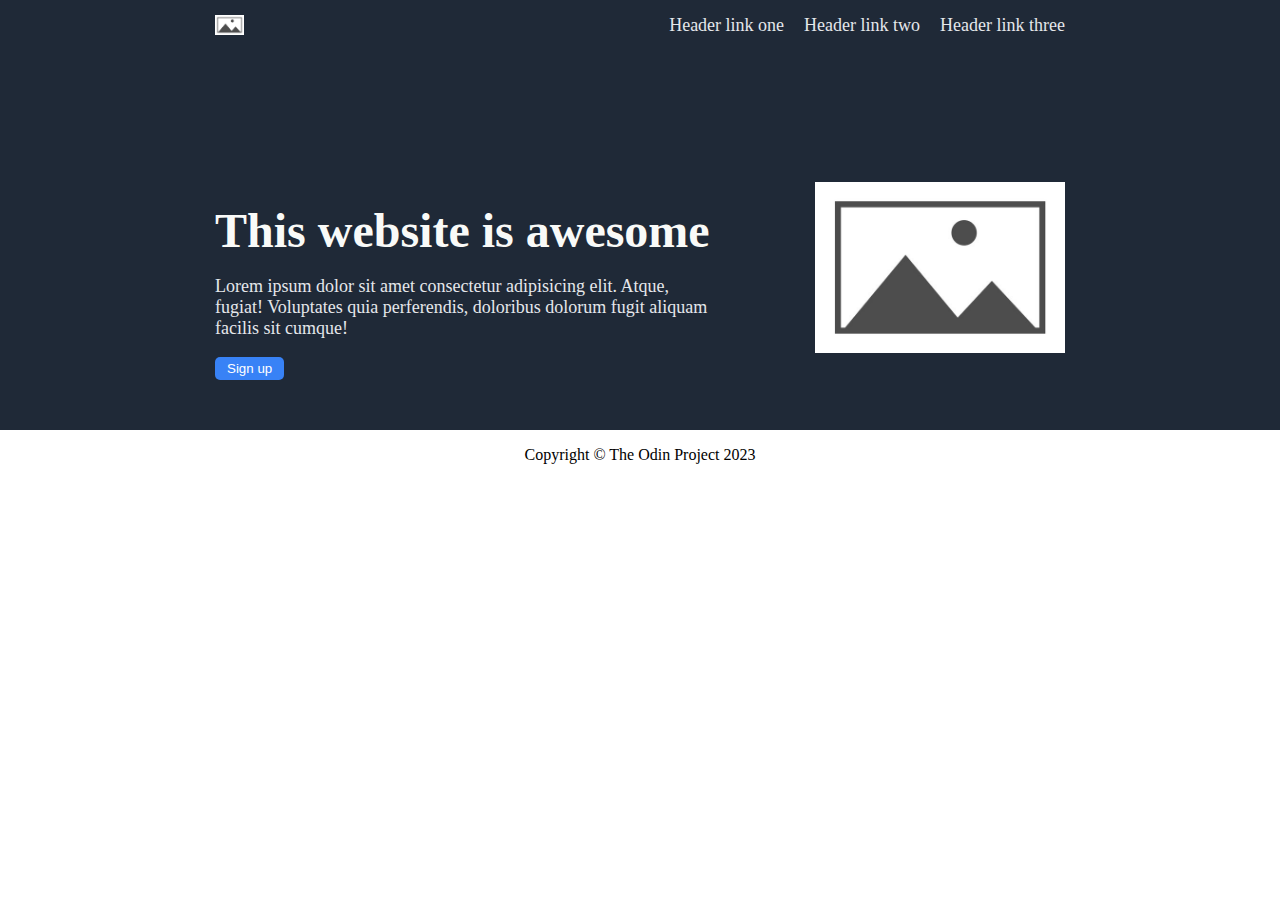
==== Landing-page.html @ 9647e227 "Work on the landing page" ====
<!DOCTYPE html>
<html lang="en">
<head>
  <meta charset="UTF-8">
  <title>TOP-Landing Page</title>
  <link rel="stylesheet" href="styles.css">
</head>
<body>
  <div id="wrapper-content">
    <div class="top">
      <div class="content">
        <!-- Content for the navigation bar -->
        <div class="navbar">      
          <a href="#top"><img src="./pictures/image_placeholder.jpg" alt=""></a>
          <div class="navbar-links">
            <a href="#" class="link-navbar">Header link one</a>
            <a href="#" class="link-navbar">Header link two</a>
            <a href="#" class="link-navbar">Header link three</a>
          </div>
        </div>
        <!-- Content for the header -->
        <div class="area-1">
          <div class="text">
            <p class="title">This website is awesome</p>
            <p class="information">Lorem ipsum dolor sit amet consectetur adipisicing elit. Atque, fugiat! Voluptates quia perferendis, doloribus dolorum fugit aliquam facilis sit cumque!</p>
            <button>Sign up</button>
          </div>
          <div class="image">
            <img src="./pictures/image_placeholder.jpg" alt="">
          </div>
        </div>
      </div>
    </div>


    <div id="main-content">

    </div>

    <div class="footer">
      <footer>
        <p>Copyright © The Odin Project 2023</p>
      </footer>
    </div>
  </div>

</body>
</html>
---- styles.css ----
body{
  padding: 0;
  margin: 0;
}

/* Change style of the wrapper for the content */
#wrapper-content {
  /* Change the display type to flex for a flexible layout */
  display: flex;

  /* Change the direction to column for a vertical layout */
  flex-direction: column;
}

/* Change style for the header and area 1 */
.top {
  display: flex;
  flex-direction: column;
  /* Change background color */
  background-color: #1F2937;

  /* Add padding so the content doesn't hit the ceiling of the page */
  padding-top: 15px;


}

.top .content {
  /* Change display to flex */
  display: flex;
  
  /* Change direction to column for a vertical layout */
  flex-direction: column; 
  
  /* Place to container in the center of the page */
  margin-left: auto;
  margin-right: auto;
}

.navbar {
  /* Change display to flex */
  display: flex;
  justify-self: center;
  height: 20px;
  /* Make space between navbar and area 1 */
  margin-bottom: 80px;
}

/* Style the image of the navigation bar */
.navbar img { 
  /* Change the size of the picture */
  height: 20px;
}

/* Change style of the links */
.link-navbar{
  /* flex: 1; */
  /* Remove line under links */
  text-decoration: none;

  /* Change the color and the font-size of the links */
  color: #E5E7EB;
  font-size: 18px;
}

.navbar-links {
  /* Add flex to the section of the navbar links */
  display: flex;

  /* Push the links to the right side of the navbar */
  margin-left: auto; 

  /* Leave a gap between all the links */
  gap: 20px;
}

/* Style for area 1 */

.area-1 {
  /* Change the display type to flex */
  display: flex;

  margin-top: 40px;
  margin-bottom: 50px;
}

.area-1 .text {
  display: flex;
  width: 500px;
  flex-wrap: wrap;
  flex: 1;
}

p.title{
  font-weight: bolder;
  color: #F9FAF8;
  font-size: 48px;
  margin-bottom: 0px;
}

p.information{
  font-size: 18px;
  color: #E5E7EB;
  width: 494px;
}

.area-1 .image{
  display: flex;
  align-self: center;
  margin-left: 100px;
}


.area-1 img{
  /* Resize the image */
  width: 250px;
}

.area-1 button {
  /* Change color of the button */
  background-color: #3882F6;

  /* Change font color */
  color: white;

  /* Add padding */
  padding: 2px 10px;

  /* Round cornes */
  border-radius: 5px;

  /* Make border transparant */
  border-color: transparent;
}


/* Style for the footer */

.footer{
  display: flex;
  justify-content: center;
  /* margin-top: 100px; */
  /* background-color: #1F2937; */
}

.footer p{
  /* color: white; */
}
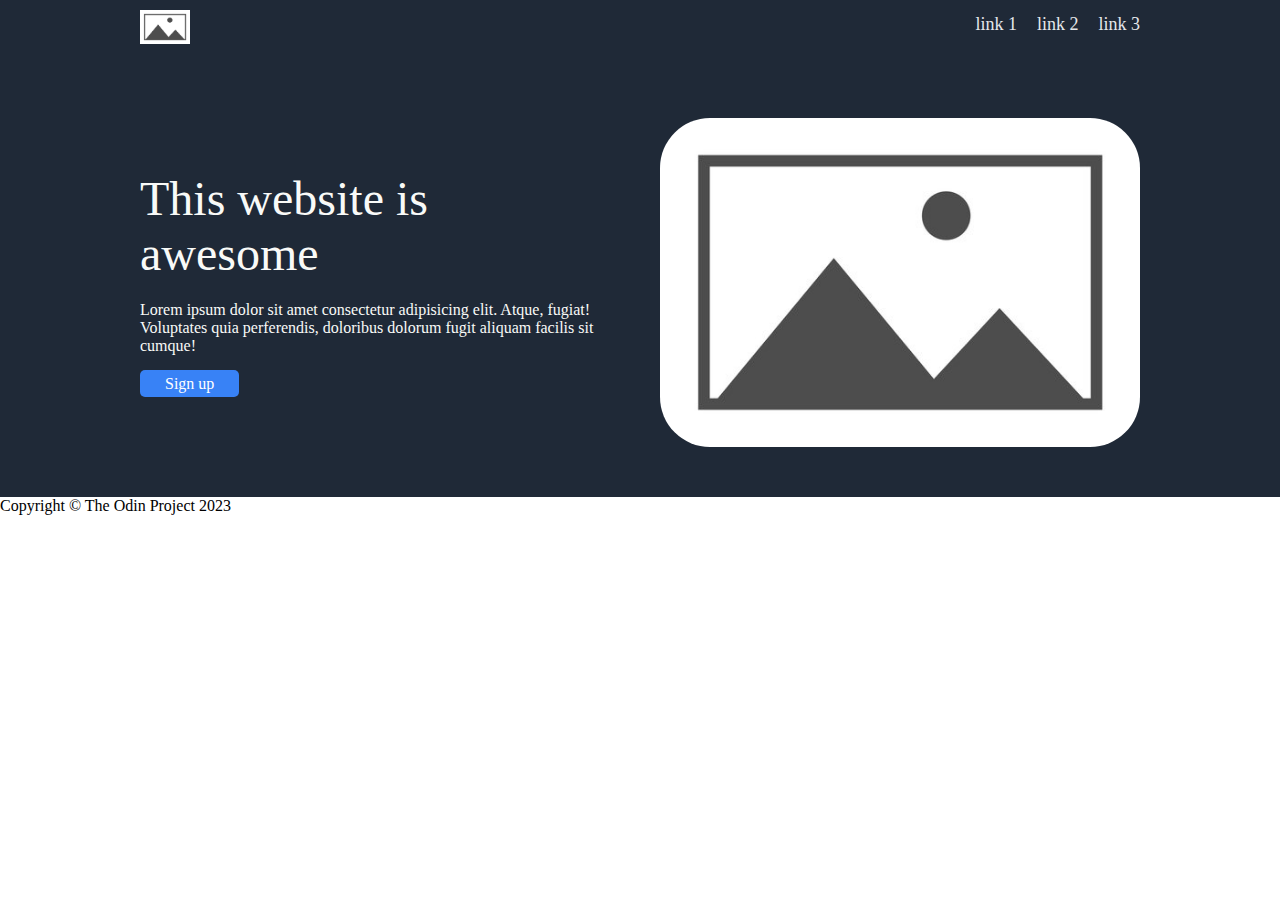
==== commit 1654c01e: "Make header" ====
--- a/Landing-page.html
+++ b/Landing-page.html
@@ -2,36 +2,36 @@
 <html lang="en">
 <head>
   <meta charset="UTF-8">
+  <meta name="viewport" content="width=device-width, initial-scale=1.0">
   <title>TOP-Landing Page</title>
   <link rel="stylesheet" href="styles.css">
 </head>
 <body>
   <div id="wrapper-content">
     <div class="top">
-      <div class="content">
-        <!-- Content for the navigation bar -->
-        <div class="navbar">      
-          <a href="#top"><img src="./pictures/image_placeholder.jpg" alt=""></a>
-          <div class="navbar-links">
-            <a href="#" class="link-navbar">Header link one</a>
-            <a href="#" class="link-navbar">Header link two</a>
-            <a href="#" class="link-navbar">Header link three</a>
-          </div>
+      <!-- Content for the navigation bar -->
+      <div class="navbar">
+          <a href="#top" class="logo"><img src="./pictures/image_placeholder.jpg" alt=""></a>
+        <div class="navbar-links">
+          <ul>
+            <li><a href="#top" >link 1</a></li>
+            <li><a href="#top" >link 2</a></li>
+            <li><a href="#top" >link 3</a></li>
+          </ul>
         </div>
-        <!-- Content for the header -->
-        <div class="area-1">
-          <div class="text">
-            <p class="title">This website is awesome</p>
-            <p class="information">Lorem ipsum dolor sit amet consectetur adipisicing elit. Atque, fugiat! Voluptates quia perferendis, doloribus dolorum fugit aliquam facilis sit cumque!</p>
-            <button>Sign up</button>
-          </div>
-          <div class="image">
-            <img src="./pictures/image_placeholder.jpg" alt="">
-          </div>
+      </div>
+      <!-- Content for the header -->
+      <div class="area-1">
+        <div class="text">
+          <p class="title">This website is awesome</p>
+          <p class="information">Lorem ipsum dolor sit amet consectetur adipisicing elit. Atque, fugiat! Voluptates quia perferendis, doloribus dolorum fugit aliquam facilis sit cumque!</p>
+          <a href="" class="sign-up">Sign up</a>
+        </div>
+        <div class="image">
+          <img src="./pictures/image_placeholder.jpg" alt="">
         </div>
       </div>
     </div>
-
 
     <div id="main-content">
 
--- a/styles.css
+++ b/styles.css
@@ -1,148 +1,98 @@
-body{
+/* Style for everything */
+* {
+  margin: 0;
   padding: 0;
-  margin: 0;
 }
 
-/* Change style of the wrapper for the content */
-#wrapper-content {
-  /* Change the display type to flex for a flexible layout */
+body {
+  height: 100vh;
   display: flex;
-
-  /* Change the direction to column for a vertical layout */
   flex-direction: column;
 }
 
-/* Change style for the header and area 1 */
+/* Style for the first section (nav & area 1) of the webpage */
 .top {
+  background-color: #1F2937;
   display: flex;
   flex-direction: column;
-  /* Change background color */
-  background-color: #1F2937;
-
-  /* Add padding so the content doesn't hit the ceiling of the page */
-  padding-top: 15px;
-
+  align-items: center;
+  gap: 70px;
 
 }
 
-.top .content {
-  /* Change display to flex */
+
+/* Style for the navigation bar */
+.navbar {
   display: flex;
-  
-  /* Change direction to column for a vertical layout */
-  flex-direction: column; 
-  
-  /* Place to container in the center of the page */
-  margin-left: auto;
+  flex-direction: row;
+  justify-content: space-between;
+  align-items: center;
+  width: 1000px;
+
+}
+
+.navbar img {
+  width: 50px;
+}
+
+.navbar .logo{
+  width: 50px;
+  padding-top: 10px;
+}
+
+.navbar-links ul{
+  list-style: none;
+  display: flex;
+  gap: 20px;
+}
+
+.navbar-links ul:first-child{
   margin-right: auto;
 }
 
-.navbar {
-  /* Change display to flex */
-  display: flex;
-  justify-self: center;
-  height: 20px;
-  /* Make space between navbar and area 1 */
-  margin-bottom: 80px;
-}
-
-/* Style the image of the navigation bar */
-.navbar img { 
-  /* Change the size of the picture */
-  height: 20px;
-}
-
-/* Change style of the links */
-.link-navbar{
-  /* flex: 1; */
-  /* Remove line under links */
+.navbar-links a{
+  color: #E5E7EB;
   text-decoration: none;
-
-  /* Change the color and the font-size of the links */
-  color: #E5E7EB;
   font-size: 18px;
 }
 
-.navbar-links {
-  /* Add flex to the section of the navbar links */
-  display: flex;
-
-  /* Push the links to the right side of the navbar */
-  margin-left: auto; 
-
-  /* Leave a gap between all the links */
-  gap: 20px;
-}
-
-/* Style for area 1 */
+/* Style for area 1  */
 
 .area-1 {
-  /* Change the display type to flex */
   display: flex;
-
-  margin-top: 40px;
+  gap: 50px;
+  align-items: center;
+  color: #F9FAF8;
+  max-width: 1000px;
   margin-bottom: 50px;
 }
 
-.area-1 .text {
+.area-1 img {
   display: flex;
-  width: 500px;
-  flex-wrap: wrap;
+  width: 480px;
+  border: transparent;
+  border-radius: 50px;
   flex: 1;
 }
 
-p.title{
-  font-weight: bolder;
-  color: #F9FAF8;
+.area-1 .title {
   font-size: 48px;
-  margin-bottom: 0px;
+  /* margin-bottom: 20px; */
 }
 
-p.information{
-  font-size: 18px;
-  color: #E5E7EB;
-  width: 494px;
+.area-1 p {
+  padding-bottom: 20px;
+} 
+
+.area-1 .text{
+  flex-wrap: wrap;
 }
 
-.area-1 .image{
-  display: flex;
-  align-self: center;
-  margin-left: 100px;
-}
-
-
-.area-1 img{
-  /* Resize the image */
-  width: 250px;
-}
-
-.area-1 button {
-  /* Change color of the button */
+.area-1 .sign-up {
+  color: white;
   background-color: #3882F6;
-
-  /* Change font color */
-  color: white;
-
-  /* Add padding */
-  padding: 2px 10px;
-
-  /* Round cornes */
+  padding: 5px 25px;
+  border: transparent;
   border-radius: 5px;
-
-  /* Make border transparant */
-  border-color: transparent;
-}
-
-
-/* Style for the footer */
-
-.footer{
-  display: flex;
-  justify-content: center;
-  /* margin-top: 100px; */
-  /* background-color: #1F2937; */
-}
-
-.footer p{
-  /* color: white; */
+  text-decoration: none;
 }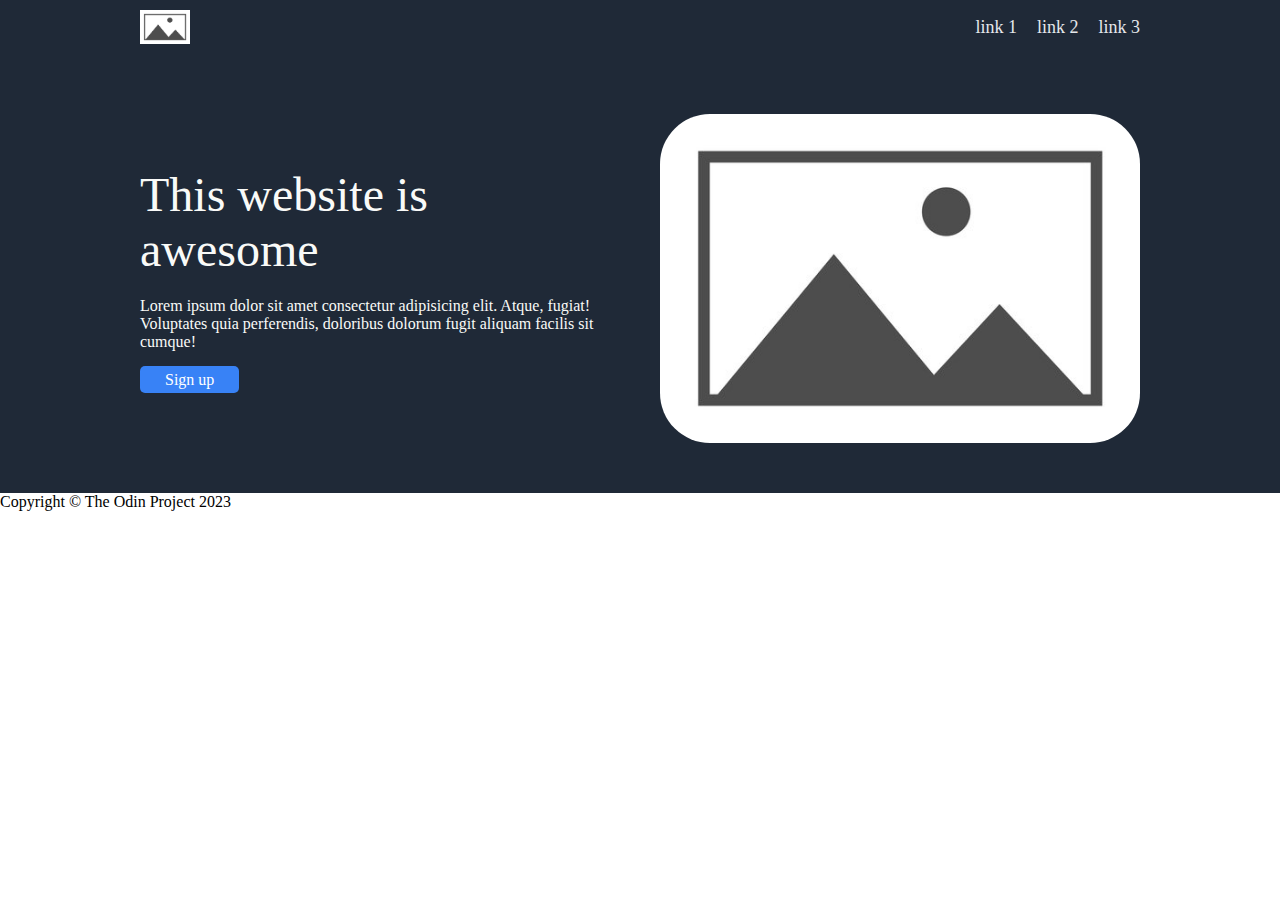
==== commit c27c8f40: "Make navigation bar function better" ====
--- a/Landing-page.html
+++ b/Landing-page.html
@@ -11,7 +11,7 @@
     <div class="top">
       <!-- Content for the navigation bar -->
       <div class="navbar">
-          <a href="#top" class="logo"><img src="./pictures/image_placeholder.jpg" alt=""></a>
+          <a href="#top"><img src="./pictures/image_placeholder.jpg" alt="" class="logo"></a>
         <div class="navbar-links">
           <ul>
             <li><a href="#top" >link 1</a></li>
--- a/styles.css
+++ b/styles.css
@@ -5,9 +5,16 @@
 }
 
 body {
-  height: 100vh;
   display: flex;
   flex-direction: column;
+  align-content: center;
+} 
+
+#wrapper-content{
+  display: flex;
+  flex-direction: column;
+  align-content: center;
+  
 }
 
 /* Style for the first section (nav & area 1) of the webpage */
@@ -17,27 +24,31 @@
   flex-direction: column;
   align-items: center;
   gap: 70px;
-
+  flex-wrap: wrap;
 }
 
 
 /* Style for the navigation bar */
 .navbar {
+  width: 1000px;
   display: flex;
   flex-direction: row;
   justify-content: space-between;
   align-items: center;
-  width: 1000px;
-
+  padding-top: 10px;
 }
 
 .navbar img {
-  width: 50px;
+  display: flex;
+  max-width: 100%;
+  height: auto;
 }
 
 .navbar .logo{
-  width: 50px;
-  padding-top: 10px;
+  flex-grow: 1;
+  display: flex;
+  margin-right: auto;
+  max-width: 50px;
 }
 
 .navbar-links ul{
@@ -46,9 +57,6 @@
   gap: 20px;
 }
 
-.navbar-links ul:first-child{
-  margin-right: auto;
-}
 
 .navbar-links a{
   color: #E5E7EB;
@@ -57,7 +65,6 @@
 }
 
 /* Style for area 1  */
-
 .area-1 {
   display: flex;
   gap: 50px;
@@ -77,7 +84,6 @@
 
 .area-1 .title {
   font-size: 48px;
-  /* margin-bottom: 20px; */
 }
 
 .area-1 p {
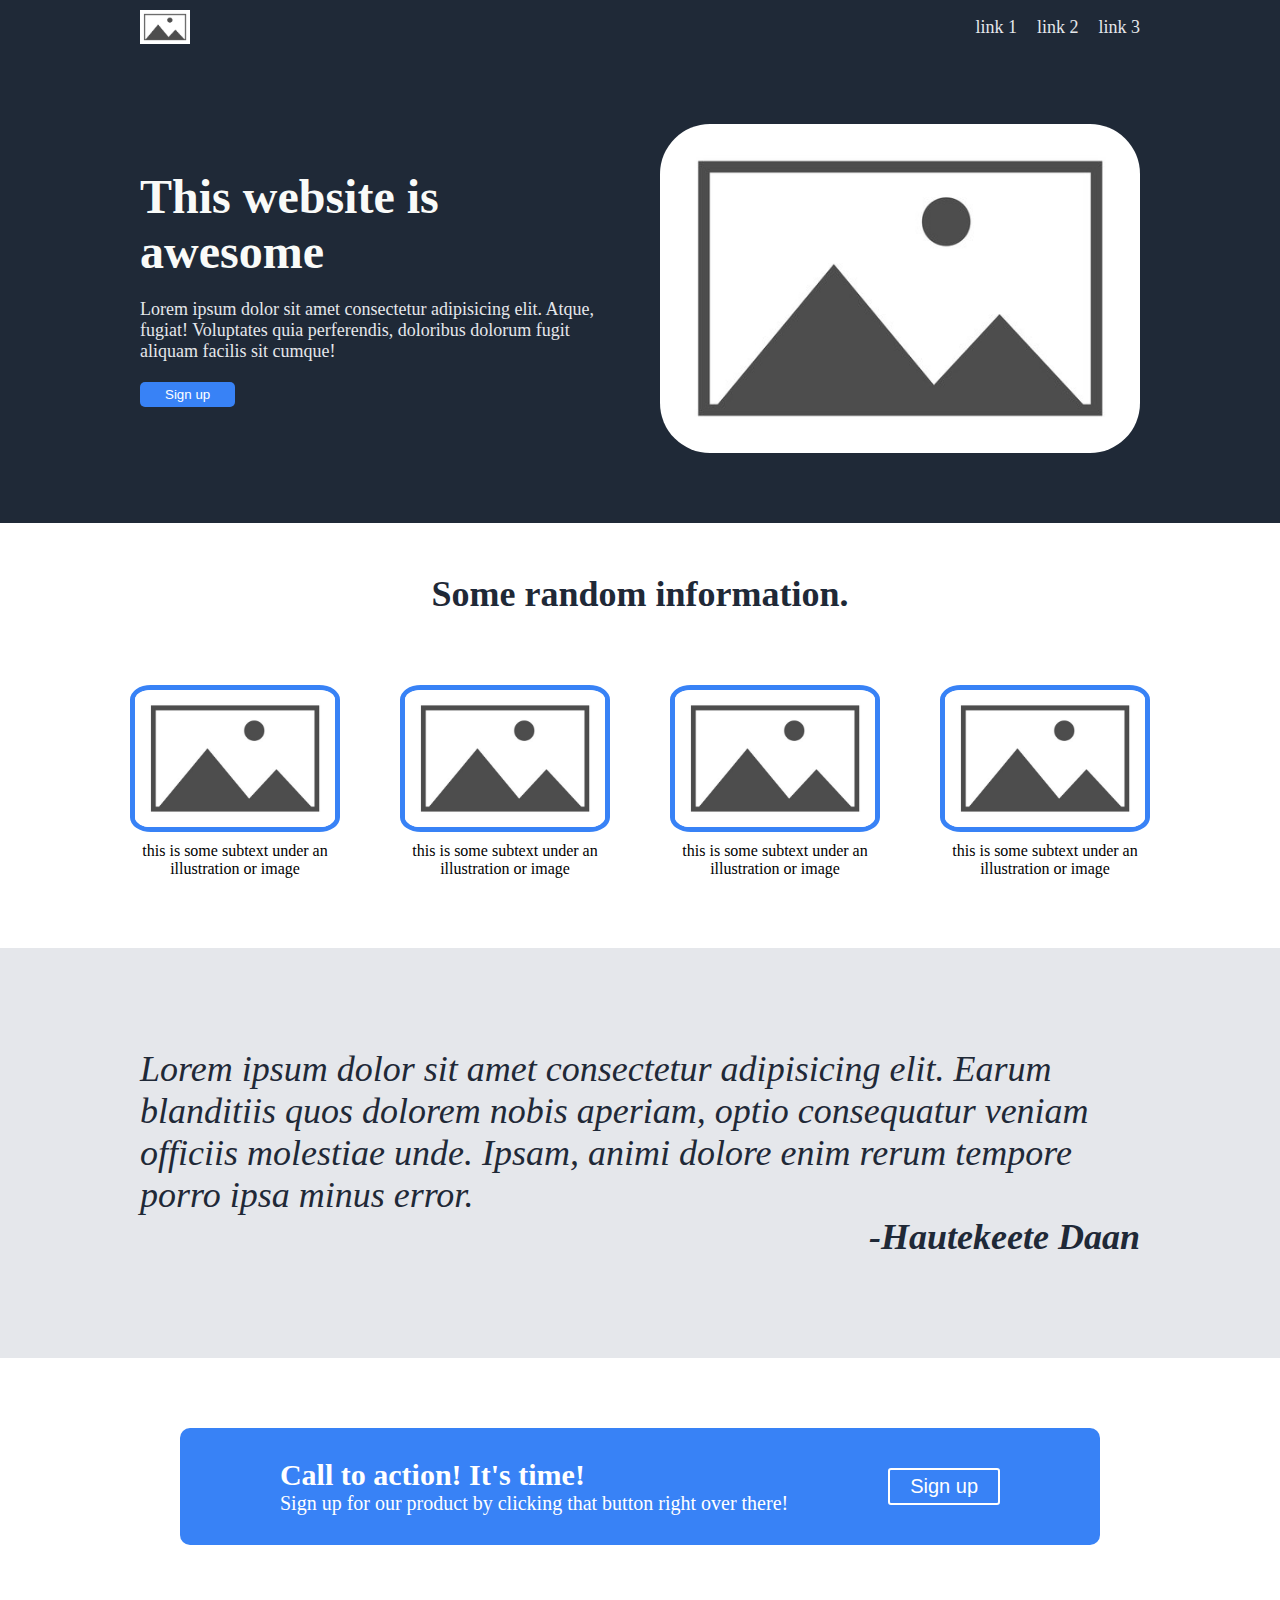
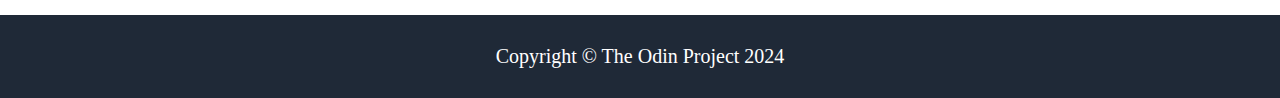
==== commit 5d323ba5: "Finish design" ====
--- a/Landing-page.html
+++ b/Landing-page.html
@@ -25,7 +25,7 @@
         <div class="text">
           <p class="title">This website is awesome</p>
           <p class="information">Lorem ipsum dolor sit amet consectetur adipisicing elit. Atque, fugiat! Voluptates quia perferendis, doloribus dolorum fugit aliquam facilis sit cumque!</p>
-          <a href="" class="sign-up">Sign up</a>
+          <button class="sign-up">Sign up</button>
         </div>
         <div class="image">
           <img src="./pictures/image_placeholder.jpg" alt="">
@@ -34,15 +34,58 @@
     </div>
 
     <div id="main-content">
+      <h2 class="cards_title">Some random information.</h2>
+      <div class="cards">
+        <div class="card">
+          <!-- add image -->
+          <img src="./pictures/image_placeholder.jpg" alt="">
+          <p>this is some subtext under an illustration or image</p>
+        </div>
 
+        <div class="card">
+          <!-- add image -->
+          <img src="./pictures/image_placeholder.jpg" alt="">
+          <p>this is some subtext under an illustration or image</p>
+        </div>
+
+        <div class="card">
+          <!-- add image -->
+          <img src="./pictures/image_placeholder.jpg" alt="">
+          <p>this is some subtext under an illustration or image</p>
+        </div>
+
+        <div class="card">
+          <!-- add image -->
+          <img src="./pictures/image_placeholder.jpg" alt="">
+          <p>this is some subtext under an illustration or image</p>
+        </div>
+      </div>
+
+      <div class="quote">
+        <div class="quote_text">
+          <p>Lorem ipsum dolor sit amet consectetur adipisicing elit. Earum blanditiis quos dolorem nobis aperiam, optio consequatur veniam officiis molestiae unde. Ipsam, animi dolore enim rerum tempore porro ipsa minus error.</p>
+
+          <p class="author">-Hautekeete Daan</p>
+        </div>
+      </div>
+
+      <div class="cta">
+        <div class="cta_container">
+          <div class="cta_text">
+            <h2>Call to action! It's time!</h2>
+            <p>Sign up for our product by clicking that button right over there!</p>
+          </div>
+
+          <button>Sign up</button>
+        </div>
+      </div>
     </div>
 
     <div class="footer">
       <footer>
-        <p>Copyright © The Odin Project 2023</p>
+        <p>Copyright © The Odin Project 2024</p>
       </footer>
     </div>
   </div>
-
 </body>
 </html>--- a/styles.css
+++ b/styles.css
@@ -8,34 +8,33 @@
   display: flex;
   flex-direction: column;
   align-content: center;
-} 
-
-#wrapper-content{
+}
+
+#wrapper-content {
   display: flex;
   flex-direction: column;
   align-content: center;
-  
-}
-
-/* Style for the first section (nav & area 1) of the webpage */
+}
+
+/* first section (nav & area 1) */
 .top {
-  background-color: #1F2937;
+  background-color: #1f2937;
   display: flex;
   flex-direction: column;
   align-items: center;
   gap: 70px;
   flex-wrap: wrap;
-}
-
-
-/* Style for the navigation bar */
+  margin-bottom: 20px;
+}
+
+/* navigation bar */
 .navbar {
   width: 1000px;
   display: flex;
   flex-direction: row;
   justify-content: space-between;
   align-items: center;
-  padding-top: 10px;
+  padding: 10px;
 }
 
 .navbar img {
@@ -44,34 +43,32 @@
   height: auto;
 }
 
-.navbar .logo{
+.navbar .logo {
   flex-grow: 1;
   display: flex;
   margin-right: auto;
   max-width: 50px;
 }
 
-.navbar-links ul{
+.navbar-links ul {
   list-style: none;
   display: flex;
   gap: 20px;
 }
 
-
-.navbar-links a{
-  color: #E5E7EB;
+.navbar-links a {
+  color: #e5e7eb;
   text-decoration: none;
   font-size: 18px;
 }
 
-/* Style for area 1  */
+/* area 1  */
 .area-1 {
   display: flex;
   gap: 50px;
   align-items: center;
-  color: #F9FAF8;
   max-width: 1000px;
-  margin-bottom: 50px;
+  margin-bottom: 70px;
 }
 
 .area-1 img {
@@ -84,21 +81,139 @@
 
 .area-1 .title {
   font-size: 48px;
+  color: #f9faf8;
+  font-weight: 900;
 }
 
 .area-1 p {
   padding-bottom: 20px;
-} 
-
-.area-1 .text{
+  color: #e5e7eb;
+  font-size: 18px;
+}
+
+.area-1 .text {
   flex-wrap: wrap;
 }
 
 .area-1 .sign-up {
   color: white;
-  background-color: #3882F6;
+  background-color: #3882f6;
   padding: 5px 25px;
   border: transparent;
   border-radius: 5px;
   text-decoration: none;
+}
+
+/* area 2 */
+.cards_title {
+  margin-top: 30px;
+  margin-bottom: 30px;
+  font-size: 36px;
+  color: #1f2937;
+  font-weight: 900;
+  text-align: center;
+}
+
+.cards {
+  display: flex;
+  flex-direction: row;
+  align-items: center;
+  justify-content: center;
+  text-align: center;
+  flex-wrap: wrap;
+  gap: 20px;
+  margin: 70px;
+}
+
+.card {
+  display: flex;
+  flex-direction: column;
+  align-items: center;
+  justify-content: center;
+  gap: 10px;
+  max-width: 250px;
+  flex: 1;
+}
+
+.card img {
+  width: 200px;
+  height: auto;
+  border: 5px solid #3882f6;
+  border-radius: 10%;
+}
+
+/* area 3 / quote */
+
+.quote {
+  background-color: #e5e7eb;
+  display: flex;
+  flex-direction: column;
+  gap: 10px;
+  align-items: center;
+  justify-content: center;
+}
+
+.quote_text {
+  max-width: 1000px;
+  display: flex;
+  flex-direction: column;
+  font-size: 36px;
+  font-style: italic;
+  color: #1f2937;
+  flex-wrap: wrap;
+  margin: 100px;
+}
+
+.quote .author {
+  align-self: flex-end;
+  font-weight: bold;
+}
+
+/* area 4 / call to action */
+.cta {
+  display: flex;
+  align-items: center;
+  justify-content: center;
+  margin: 70px;
+}
+
+.cta_container {
+  display: flex;
+  flex-direction: row;
+  gap: 100px;
+  width: fit-content;
+  background-color: #3882f6;
+  padding: 30px 100px;
+  border-radius: 10px;
+}
+
+.cta_text{
+  display: flex;
+  flex-direction: column;
+  color: white;
+  font-size: 20px;
+}
+
+.cta_container button {
+  align-self: center;
+  padding: 5px 20px;
+  height: fit-content;
+  background-color: #3882f6;
+  color: white;
+  border: 2px solid white;
+  border-radius: 3px;
+  font-size: 20px;
+}
+
+
+/* footer */
+
+.footer {
+  background-color: #1f2937;
+  color: white;
+  font-size: 20px;
+  display: flex;
+  align-items: center;
+  justify-content: center;
+  padding: 30px;
 }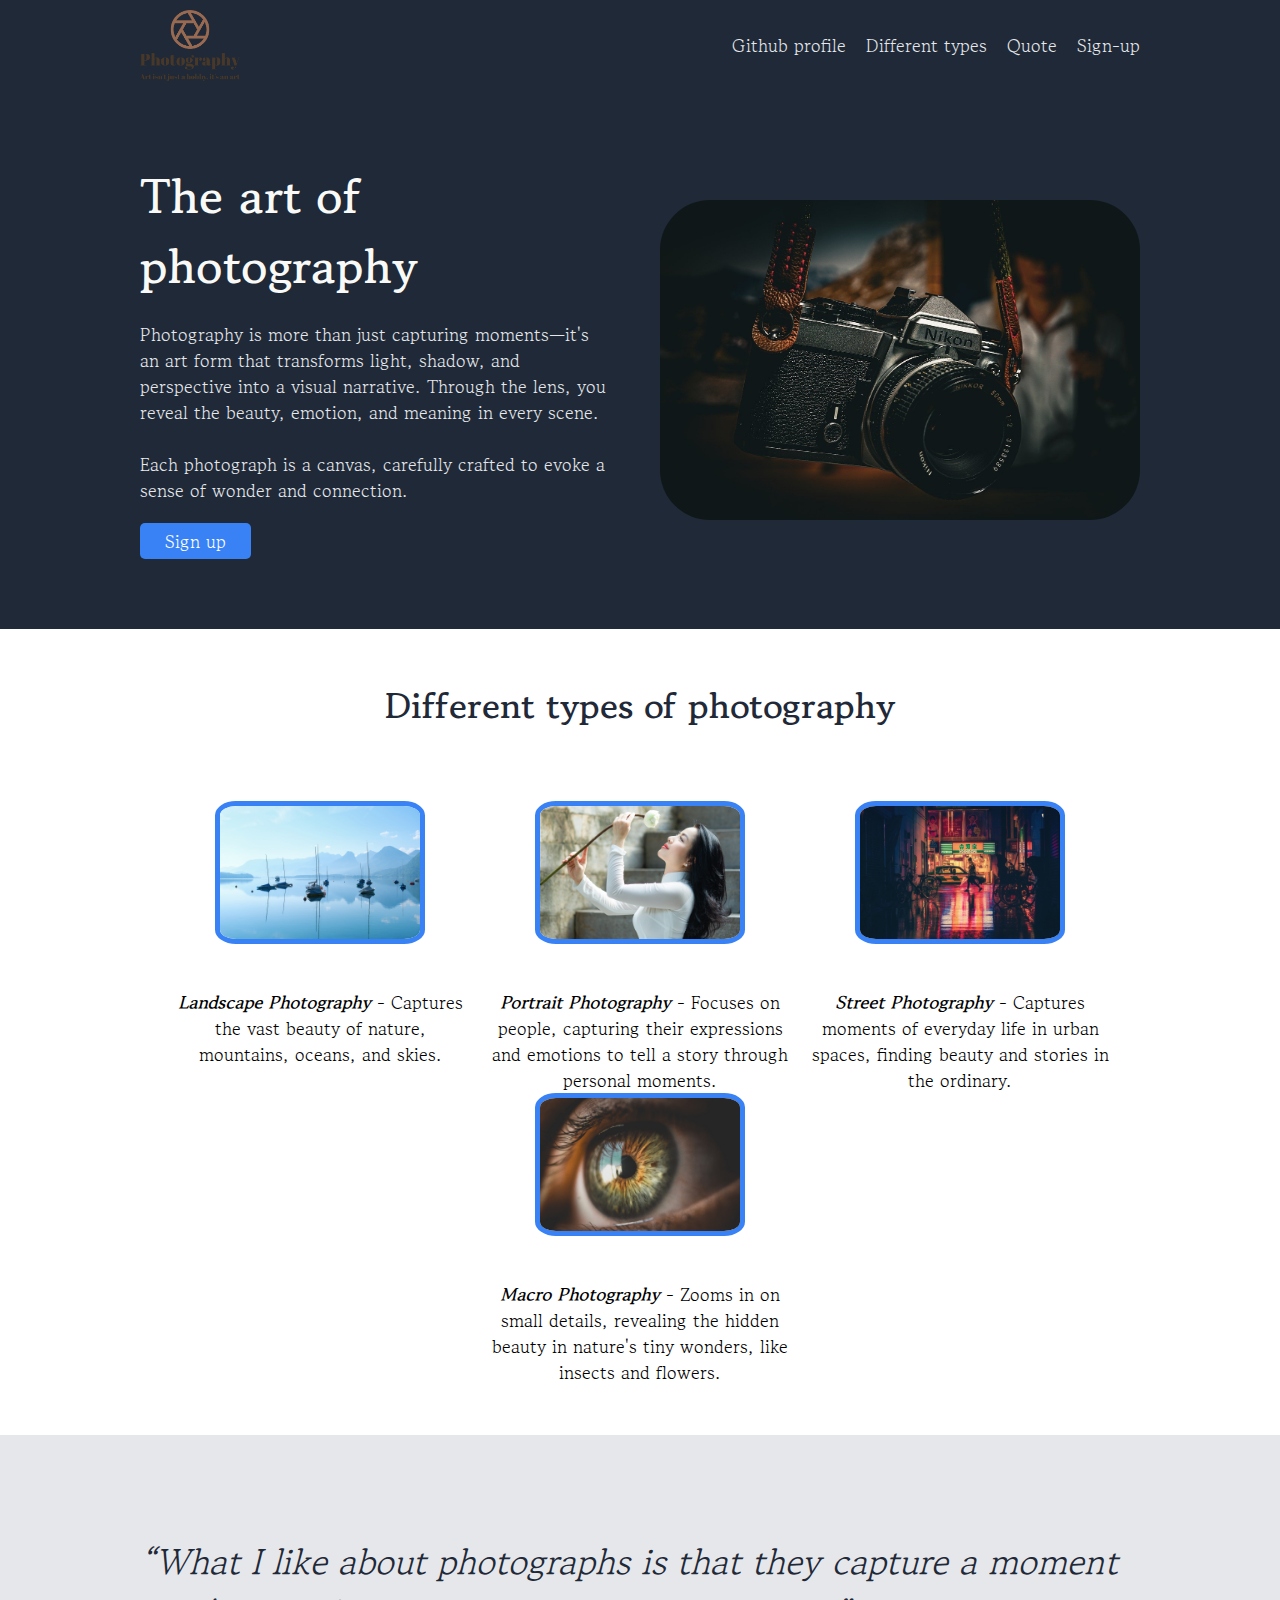
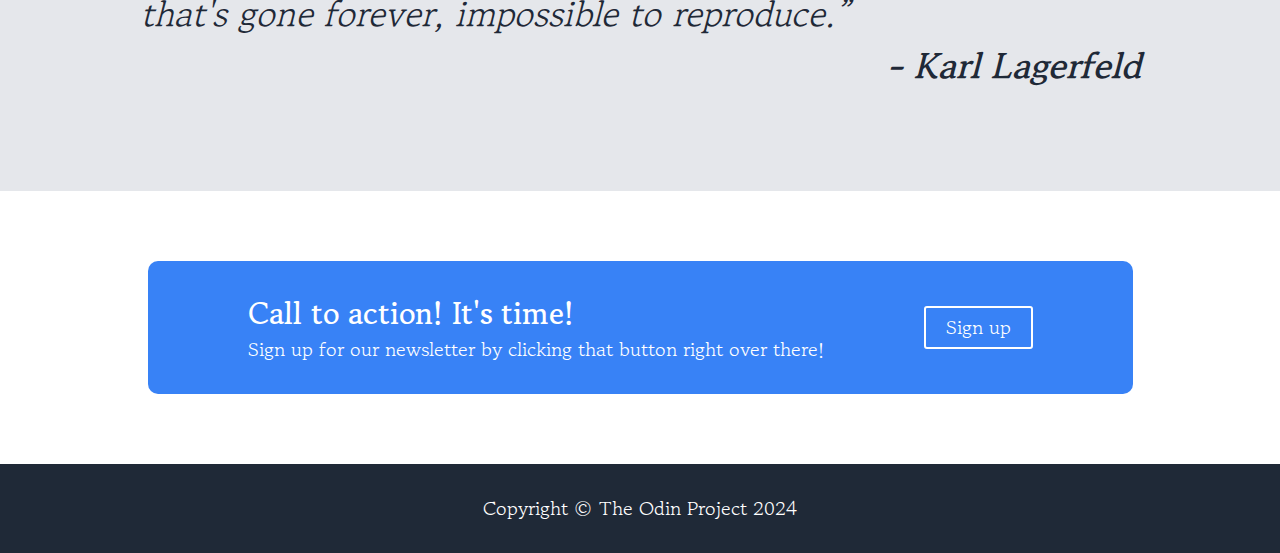
==== commit c5ea1582: "Finish project" ====
--- a/Landing-page.html
+++ b/Landing-page.html
@@ -3,6 +3,9 @@
 <head>
   <meta charset="UTF-8">
   <meta name="viewport" content="width=device-width, initial-scale=1.0">
+  <style>
+    @import url('https://fonts.googleapis.com/css2?family=Gowun+Batang:wght@400;700&display=swap');
+    </style>
   <title>TOP-Landing Page</title>
   <link rel="stylesheet" href="styles.css">
 </head>
@@ -11,69 +14,76 @@
     <div class="top">
       <!-- Content for the navigation bar -->
       <div class="navbar">
-          <a href="#top"><img src="./pictures/image_placeholder.jpg" alt="" class="logo"></a>
+          <a href="#top"><img src="./pictures/Logo/logo-no-background.png" alt="logo" class="logo"></a>
         <div class="navbar-links">
           <ul>
-            <li><a href="#top" >link 1</a></li>
-            <li><a href="#top" >link 2</a></li>
-            <li><a href="#top" >link 3</a></li>
+            <li><a href="https://github.com/DaanHautekeete">Github profile</a></li>
+            <li><a href="#cards-section">Different types</a></li>
+            <li><a href="#quote">Quote</a></li>
+            <li><a href="#cta">Sign-up</a></li>
           </ul>
         </div>
       </div>
       <!-- Content for the header -->
-      <div class="area-1">
+      <div id="hero">
         <div class="text">
-          <p class="title">This website is awesome</p>
-          <p class="information">Lorem ipsum dolor sit amet consectetur adipisicing elit. Atque, fugiat! Voluptates quia perferendis, doloribus dolorum fugit aliquam facilis sit cumque!</p>
+          <p class="title">The art of photography</p>
+          <p class="information">Photography is more than just capturing moments—it's an art form that transforms light, shadow, and perspective into a visual narrative. Through the lens, you reveal the beauty, emotion, and meaning in every scene.<br><br>
+
+            Each photograph is a canvas, carefully crafted to evoke a sense of wonder and connection.</p>
           <button class="sign-up">Sign up</button>
         </div>
         <div class="image">
-          <img src="./pictures/image_placeholder.jpg" alt="">
+          <img src="./pictures/nikon camera.jpg" alt="">
         </div>
       </div>
     </div>
 
     <div id="main-content">
-      <h2 class="cards_title">Some random information.</h2>
-      <div class="cards">
-        <div class="card">
-          <!-- add image -->
-          <img src="./pictures/image_placeholder.jpg" alt="">
-          <p>this is some subtext under an illustration or image</p>
+      <div id="cards-section">
+        <h2 class="cards_section_title">Different types of photography</h2>
+        <div class="cards">
+          <div class="card">
+            <!-- add image -->
+            <img src="./pictures/Landscape_image.jpg" alt="Picture of a landscape with sailing boats">
+            <p><span class="card_title">Landscape Photography</span> - Captures the vast beauty of nature, mountains, oceans, and skies.</p>
+          </div>
+  
+          <div class="card">
+            <!-- add image -->
+            <img src="./pictures/portrait.jpg" alt="Portrait of woman with a flower">
+            <p><span class="card_title">Portrait Photography</span> - Focuses on people, capturing their expressions and emotions to tell a story through personal moments.</p>
+          </div>
+  
+          <div class="card">
+            <!-- add image -->
+            <img src="./pictures/Streetphotography_image.jpg" alt="Picture of a street">
+            <p><span class="card_title">Street Photography</span> - Captures moments of everyday life in urban spaces, finding beauty and stories in the ordinary.</p>
+          </div>
+  
+          <div class="card">
+            <!-- add image -->
+            <img src="./pictures/macro_image.jpg" alt="Macro picture of an eye">
+            <p><span class="card_title">Macro Photography</span> - Zooms in on small details, revealing the hidden beauty in nature's tiny wonders, like insects and flowers.</p>
+          </div>
         </div>
+      </div>
+      
 
-        <div class="card">
-          <!-- add image -->
-          <img src="./pictures/image_placeholder.jpg" alt="">
-          <p>this is some subtext under an illustration or image</p>
-        </div>
+      <div id="quote">
+        <div class="quote_text">
+          <p>“What I like about photographs is that they capture a moment that's gone forever, impossible to reproduce.”
+            </p>
 
-        <div class="card">
-          <!-- add image -->
-          <img src="./pictures/image_placeholder.jpg" alt="">
-          <p>this is some subtext under an illustration or image</p>
-        </div>
-
-        <div class="card">
-          <!-- add image -->
-          <img src="./pictures/image_placeholder.jpg" alt="">
-          <p>this is some subtext under an illustration or image</p>
+          <p class="quote-author">- Karl Lagerfeld</p>
         </div>
       </div>
 
-      <div class="quote">
-        <div class="quote_text">
-          <p>Lorem ipsum dolor sit amet consectetur adipisicing elit. Earum blanditiis quos dolorem nobis aperiam, optio consequatur veniam officiis molestiae unde. Ipsam, animi dolore enim rerum tempore porro ipsa minus error.</p>
-
-          <p class="author">-Hautekeete Daan</p>
-        </div>
-      </div>
-
-      <div class="cta">
+      <div id="cta">
         <div class="cta_container">
           <div class="cta_text">
             <h2>Call to action! It's time!</h2>
-            <p>Sign up for our product by clicking that button right over there!</p>
+            <p>Sign up for our newsletter by clicking that button right over there!</p>
           </div>
 
           <button>Sign up</button>
--- a/styles.css
+++ b/styles.css
@@ -1,219 +1,219 @@
-/* Style for everything */
 * {
-  margin: 0;
-  padding: 0;
-}
+    margin:0;
+    padding:0;
+    font-family: 'Gowun Batang', serif;
+  }
+  
+  body {
+    display:flex;
+    flex-direction:column;
+    align-content:center;
+    max-width: 100vw;
+    max-height: 100vh;
+  }
+  
+  #wrapper-content {
+    display:flex;
+    flex-direction:column;
+    align-content:center;
+  }
+  
+  .top {
+    background-color:#1f2937;
+    display:flex;
+    max-width: 100vw;
+    flex-direction:column;
+    align-items:center;
+    gap:70px;
+    flex-wrap:wrap;
+    margin-bottom:20px
+  }
+  
+  .navbar {
+    width: 1000px;
+    display:flex;
+    flex-direction:row;
+    justify-content:space-between;
+    align-items:center;
+    padding:10px
+  }
 
-body {
-  display: flex;
-  flex-direction: column;
-  align-content: center;
-}
+  
+  .navbar .logo {
+    flex-grow:1;
+    display:flex;
+    margin-right:auto;
+    max-width: 100px
+  }
+  
+  .navbar-links ul {
+    list-style:none;
+    display:flex;
+    gap:20px
+  }
+  
+  .navbar-links a {
+    color:#e5e7eb;
+    text-decoration:none;
+    font-size:18px
+  }
+  
+  #hero {
+    display: flex;
+    gap: 50px;
+    align-items: center;
+    max-width: 1000px;
+    margin-bottom: 70px;
+  }
+  
+  #hero img {
+    display:flex;
+    width:480px;
+    border:transparent;
+    border-radius:50px;
+    flex:1
+  }
+  
+  #hero .title {
+    font-size:48px;
+    color:#f9faf8;
+    font-weight:900
+  }
+  
+  #hero p {
+    padding-bottom:20px;
+    color:#e5e7eb;
+    font-size:18px
+  }
+  
+  #hero .text {
+    flex-wrap:wrap
+  }
+  
+  #hero .sign-up {
+    color:#fff;
+    background-color:#3882f6;
+    padding:5px 25px;
+    border:transparent;
+    border-radius:5px;
+    text-decoration:none;
+    font-size: large;
+  }
+  
+  .cards_section_title {
+    margin-top:30px;
+    margin-bottom:30px;
+    font-size:36px;
+    color:#1f2937;
+    font-weight:900;
+    text-align:center
+  }
+  
+  .cards {
+    display:flex;
+    flex-direction:row;
+    align-items:center;
+    justify-content:center;
+    text-align:center;
+    flex-wrap:wrap;
+    gap:20px;
+    margin:70px
+  }
+  
+  .card {
+    display:flex;
+    flex-direction:column;
+    align-items:center;
+    justify-content:center;
+    gap:45px;
+    max-width:300px;
+    flex:1;
+    font-size:18px;
+  }
+  
+  .card img {
+    width: 200px;
+    height: auto;
+    border: 5px solid #3882f6;
+    border-radius: 10%
+  }
 
-#wrapper-content {
-  display: flex;
-  flex-direction: column;
-  align-content: center;
-}
+  .card_title {
+    font-style: italic;
+    font-weight: 900;
+  }
 
-/* first section (nav & area 1) */
-.top {
-  background-color: #1f2937;
-  display: flex;
-  flex-direction: column;
-  align-items: center;
-  gap: 70px;
-  flex-wrap: wrap;
-  margin-bottom: 20px;
-}
-
-/* navigation bar */
-.navbar {
-  width: 1000px;
-  display: flex;
-  flex-direction: row;
-  justify-content: space-between;
-  align-items: center;
-  padding: 10px;
-}
-
-.navbar img {
-  display: flex;
-  max-width: 100%;
-  height: auto;
-}
-
-.navbar .logo {
-  flex-grow: 1;
-  display: flex;
-  margin-right: auto;
-  max-width: 50px;
-}
-
-.navbar-links ul {
-  list-style: none;
-  display: flex;
-  gap: 20px;
-}
-
-.navbar-links a {
-  color: #e5e7eb;
-  text-decoration: none;
-  font-size: 18px;
-}
-
-/* area 1  */
-.area-1 {
-  display: flex;
-  gap: 50px;
-  align-items: center;
-  max-width: 1000px;
-  margin-bottom: 70px;
-}
-
-.area-1 img {
-  display: flex;
-  width: 480px;
-  border: transparent;
-  border-radius: 50px;
-  flex: 1;
-}
-
-.area-1 .title {
-  font-size: 48px;
-  color: #f9faf8;
-  font-weight: 900;
-}
-
-.area-1 p {
-  padding-bottom: 20px;
-  color: #e5e7eb;
-  font-size: 18px;
-}
-
-.area-1 .text {
-  flex-wrap: wrap;
-}
-
-.area-1 .sign-up {
-  color: white;
-  background-color: #3882f6;
-  padding: 5px 25px;
-  border: transparent;
-  border-radius: 5px;
-  text-decoration: none;
-}
-
-/* area 2 */
-.cards_title {
-  margin-top: 30px;
-  margin-bottom: 30px;
-  font-size: 36px;
-  color: #1f2937;
-  font-weight: 900;
-  text-align: center;
-}
-
-.cards {
-  display: flex;
-  flex-direction: row;
-  align-items: center;
-  justify-content: center;
-  text-align: center;
-  flex-wrap: wrap;
-  gap: 20px;
-  margin: 70px;
-}
-
-.card {
-  display: flex;
-  flex-direction: column;
-  align-items: center;
-  justify-content: center;
-  gap: 10px;
-  max-width: 250px;
-  flex: 1;
-}
-
-.card img {
-  width: 200px;
-  height: auto;
-  border: 5px solid #3882f6;
-  border-radius: 10%;
-}
-
-/* area 3 / quote */
-
-.quote {
-  background-color: #e5e7eb;
-  display: flex;
-  flex-direction: column;
-  gap: 10px;
-  align-items: center;
-  justify-content: center;
-}
-
-.quote_text {
-  max-width: 1000px;
-  display: flex;
-  flex-direction: column;
-  font-size: 36px;
-  font-style: italic;
-  color: #1f2937;
-  flex-wrap: wrap;
-  margin: 100px;
-}
-
-.quote .author {
-  align-self: flex-end;
-  font-weight: bold;
-}
-
-/* area 4 / call to action */
-.cta {
-  display: flex;
-  align-items: center;
-  justify-content: center;
-  margin: 70px;
-}
-
-.cta_container {
-  display: flex;
-  flex-direction: row;
-  gap: 100px;
-  width: fit-content;
-  background-color: #3882f6;
-  padding: 30px 100px;
-  border-radius: 10px;
-}
-
-.cta_text{
-  display: flex;
-  flex-direction: column;
-  color: white;
-  font-size: 20px;
-}
-
-.cta_container button {
-  align-self: center;
-  padding: 5px 20px;
-  height: fit-content;
-  background-color: #3882f6;
-  color: white;
-  border: 2px solid white;
-  border-radius: 3px;
-  font-size: 20px;
-}
-
-
-/* footer */
-
-.footer {
-  background-color: #1f2937;
-  color: white;
-  font-size: 20px;
-  display: flex;
-  align-items: center;
-  justify-content: center;
-  padding: 30px;
-}+  .card p {
+    height: 84px;
+    width: 299px;
+  }
+  
+  #quote {
+    background-color:#e5e7eb;
+    display:flex;
+    flex-direction:column;
+    gap:10px;
+    align-items:center;
+    justify-content:center
+  }
+  
+  .quote_text {
+    max-width:1000px;
+    display:flex;
+    flex-direction:column;
+    font-size:36px;
+    font-style:italic;
+    color:#1f2937;
+    flex-wrap:wrap;
+    margin: 100px 0px 100px 0px;
+  }
+  
+  #quote .quote-author {
+  align-self:flex-end;
+  font-weight:700
+  }
+  
+  #cta {
+  display:flex;
+  align-items:center;
+  justify-content:center;
+  margin:70px
+  }
+  
+  .cta_container {
+  display:flex;
+  flex-direction:row;
+  gap:100px;
+  width:fit-content;
+  background-color:#3882f6;
+  padding:30px 100px;
+  border-radius:10px
+  }
+  
+  .cta_text {
+  display:flex;
+  flex-direction:column;
+  color:#fff;
+  font-size:20px
+  }
+  
+  .cta_container button {
+  align-self:center;
+  padding:5px 20px;
+  height:fit-content;
+  background-color:#3882f6;
+  color:#fff;
+  border:2px solid #fff;
+  border-radius:3px;
+  font-size:20px
+  }
+  
+  .footer {
+  background-color:#1f2937;
+  color:#fff;
+  font-size:20px;
+  display:flex;
+  align-items:center;
+  justify-content:center;
+  padding:30px
+  }